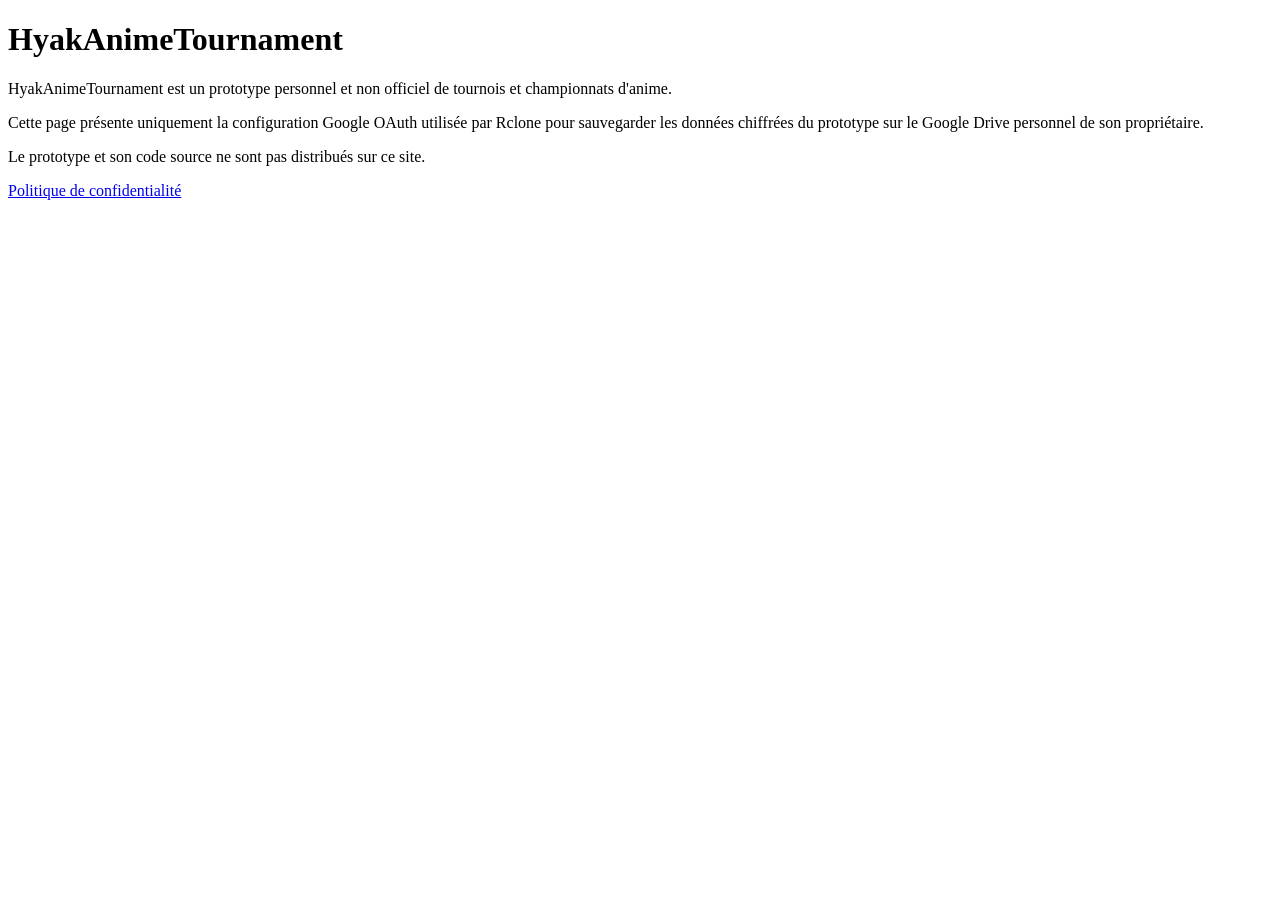
==== index.html @ 5f4b2904 "Create index.html" ====
<!DOCTYPE html>
<html lang="fr">
<head>
  <meta charset="UTF-8">
  <meta name="viewport" content="width=device-width, initial-scale=1">
  <title>HyakAnimeTournament - OAuth</title>
</head>
<body>
  <h1>HyakAnimeTournament</h1>

  <p>HyakAnimeTournament est un prototype personnel
  et non officiel de tournois et championnats d'anime.</p>

  <p>Cette page présente uniquement la configuration
  Google OAuth utilisée par Rclone pour sauvegarder
  les données chiffrées du prototype sur le Google Drive
  personnel de son propriétaire.</p>

  <p>Le prototype et son code source ne sont pas
  distribués sur ce site.</p>

  <p><a href="privacy.html">Politique de confidentialité</a></p>
</body>
</html>
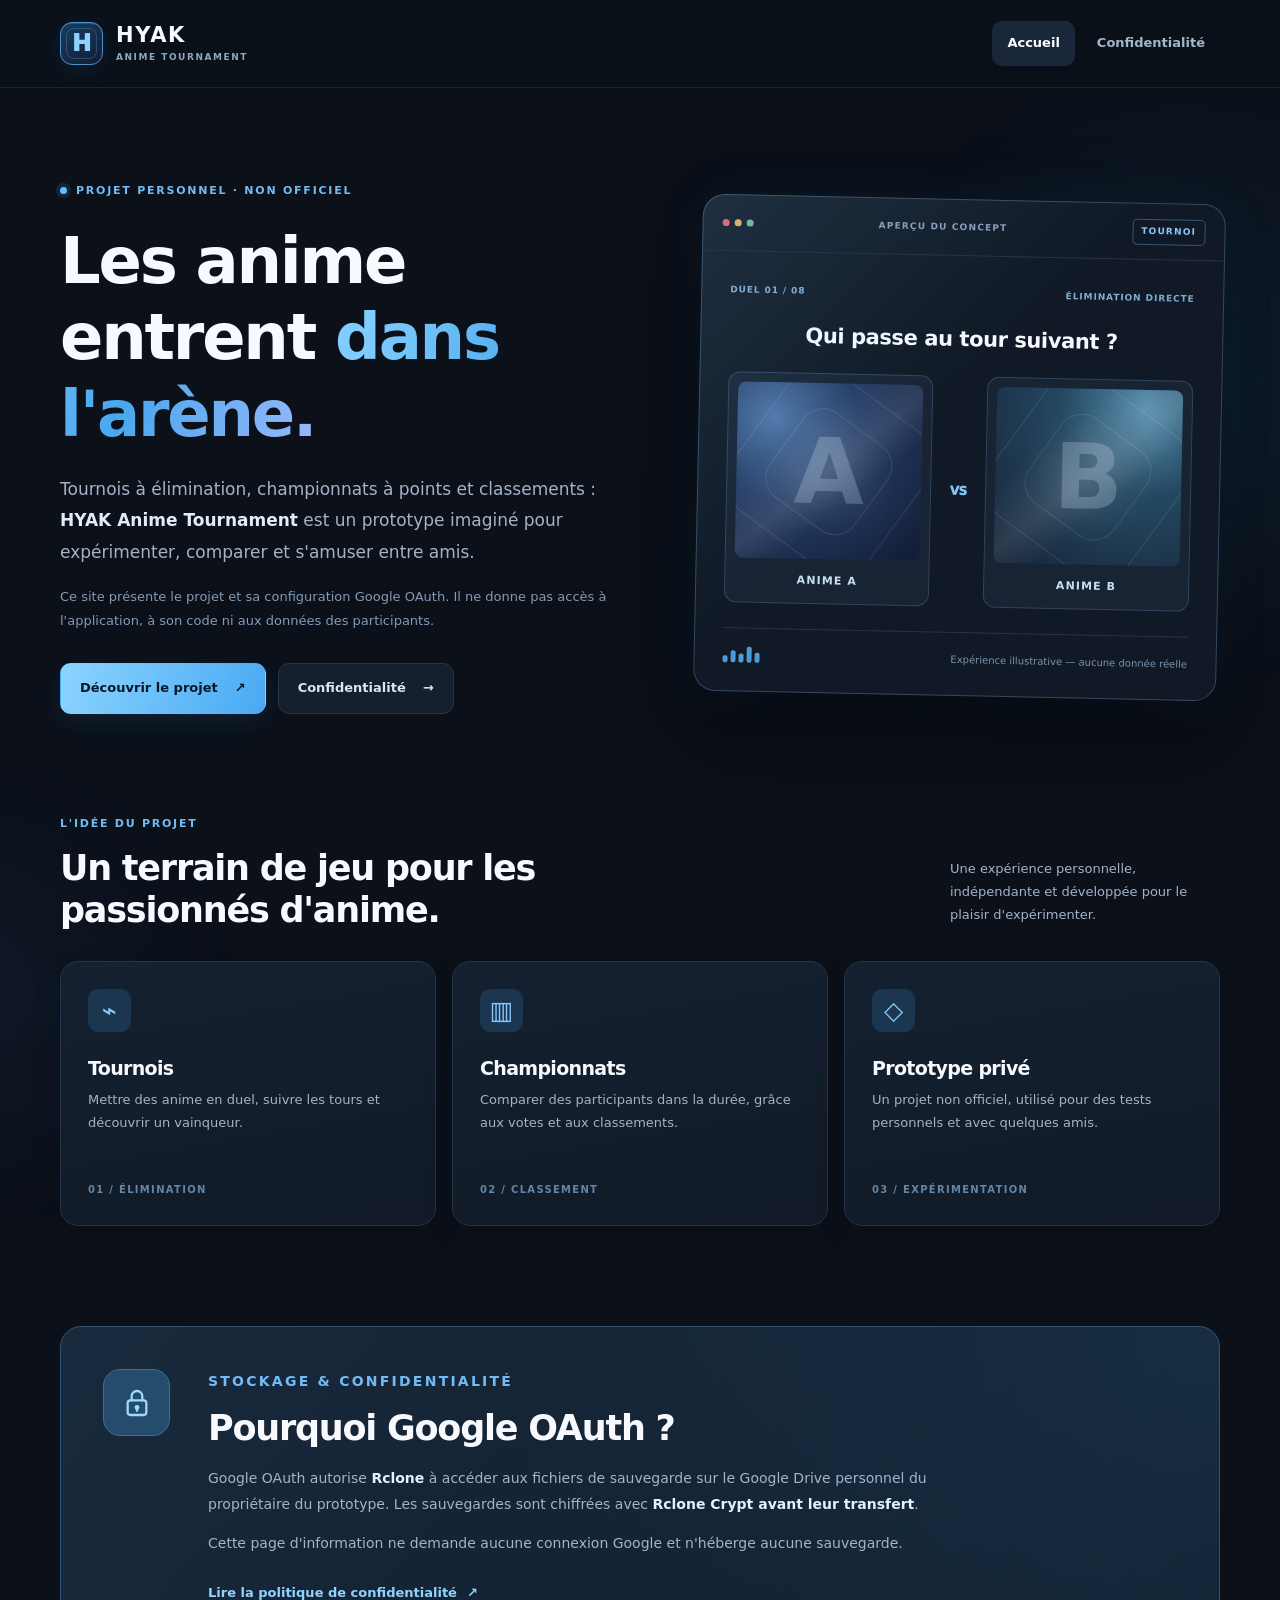
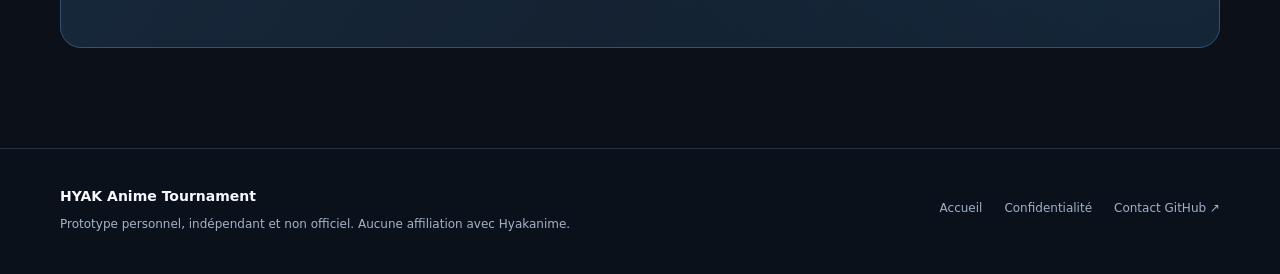
==== commit 40438660: "Add files via upload" ====
--- a/index.html
+++ b/index.html
@@ -1,25 +1,81 @@
-
-<!DOCTYPE html>
+<!doctype html>
 <html lang="fr">
 <head>
-  <meta charset="UTF-8">
+  <meta charset="utf-8">
   <meta name="viewport" content="width=device-width, initial-scale=1">
-  <title>HyakAnimeTournament - OAuth</title>
+  <meta name="theme-color" content="#0b1019">
+  <meta name="description" content="HYAK Anime Tournament est un prototype personnel et non officiel de tournois et championnats d'anime. Informations sur l'usage privé de Google Drive et Rclone.">
+  <title>HYAK Anime Tournament — Prototype personnel</title>
+  <link rel="stylesheet" href="style.css">
 </head>
 <body>
-  <h1>HyakAnimeTournament</h1>
+  <a class="skip-link" href="#contenu">Aller au contenu</a>
+  <div class="ambient ambient-one" aria-hidden="true"></div>
+  <div class="ambient ambient-two" aria-hidden="true"></div>
 
-  <p>HyakAnimeTournament est un prototype personnel
-  et non officiel de tournois et championnats d'anime.</p>
+  <header class="site-header">
+    <div class="container nav-content">
+      <a href="index.html" class="brand" aria-label="HYAK Anime Tournament — Accueil">
+        <span class="brand-mark" aria-hidden="true"><span>H</span></span>
+        <span class="brand-text"><strong>HYAK</strong><small>ANIME TOURNAMENT</small></span>
+      </a>
+      <nav class="nav-links" aria-label="Navigation principale">
+        <a href="index.html" class="nav-link is-active" aria-current="page">Accueil</a>
+        <a href="privacy.html" class="nav-link">Confidentialité</a>
+      </nav>
+    </div>
+  </header>
 
-  <p>Cette page présente uniquement la configuration
-  Google OAuth utilisée par Rclone pour sauvegarder
-  les données chiffrées du prototype sur le Google Drive
-  personnel de son propriétaire.</p>
+  <main id="contenu">
+    <section class="container hero hero-home" aria-labelledby="hero-title">
+      <div class="hero-content">
+        <div class="eyebrow"><span class="status-dot" aria-hidden="true"></span> PROJET PERSONNEL · NON OFFICIEL</div>
+        <h1 id="hero-title">Les anime entrent <span class="gradient-text">dans l'arène.</span></h1>
+        <p class="hero-lead">Tournois à élimination, championnats à points et classements : <strong>HYAK Anime Tournament</strong> est un prototype imaginé pour expérimenter, comparer et s'amuser entre amis.</p>
+        <p class="hero-note">Ce site présente le projet et sa configuration Google OAuth. Il ne donne pas accès à l'application, à son code ni aux données des participants.</p>
+        <div class="hero-actions">
+          <a href="#projet" class="button button-primary">Découvrir le projet <span aria-hidden="true">↗</span></a>
+          <a href="privacy.html" class="button button-outline">Confidentialité <span aria-hidden="true">→</span></a>
+        </div>
+      </div>
+      <div class="demo-frame" aria-label="Illustration fictive d'un duel de tournoi">
+        <div class="demo-topline"><div class="mini-dots" aria-hidden="true"><i></i><i></i><i></i></div><span>APERÇU DU CONCEPT</span><span class="demo-live">TOURNOI</span></div>
+        <div class="demo-inner">
+          <div class="demo-caption"><span>DUEL 01 / 08</span><span>ÉLIMINATION DIRECTE</span></div>
+          <h2>Qui passe au tour suivant ?</h2>
+          <div class="duel-layout">
+            <div class="duel-card">
+              <div class="poster-abstract poster-a" aria-hidden="true"><span class="poster-ring"></span><span class="poster-glyph">A</span></div>
+              <div class="duel-name">ANIME A</div>
+            </div>
+            <div class="versus">VS</div>
+            <div class="duel-card">
+              <div class="poster-abstract poster-b" aria-hidden="true"><span class="poster-ring"></span><span class="poster-glyph">B</span></div>
+              <div class="duel-name">ANIME B</div>
+            </div>
+          </div>
+          <div class="demo-footer"><span class="tiny-bars" aria-hidden="true"><i></i><i></i><i></i><i></i><i></i></span> Expérience illustrative — aucune donnée réelle</div>
+        </div>
+      </div>
+    </section>
 
-  <p>Le prototype et son code source ne sont pas
-  distribués sur ce site.</p>
+    <section class="container section" id="projet" aria-labelledby="project-title">
+      <div class="section-heading"><div><p class="section-kicker">L'IDÉE DU PROJET</p><h2 id="project-title">Un terrain de jeu pour les passionnés d'anime.</h2></div><p>Une expérience personnelle, indépendante et développée pour le plaisir d'expérimenter.</p></div>
+      <div class="feature-grid">
+        <article class="feature-card"><div class="feature-icon" aria-hidden="true">⌁</div><h3>Tournois</h3><p>Mettre des anime en duel, suivre les tours et découvrir un vainqueur.</p><span class="feature-index">01 / ÉLIMINATION</span></article>
+        <article class="feature-card"><div class="feature-icon" aria-hidden="true">▥</div><h3>Championnats</h3><p>Comparer des participants dans la durée, grâce aux votes et aux classements.</p><span class="feature-index">02 / CLASSEMENT</span></article>
+        <article class="feature-card"><div class="feature-icon" aria-hidden="true">◇</div><h3>Prototype privé</h3><p>Un projet non officiel, utilisé pour des tests personnels et avec quelques amis.</p><span class="feature-index">03 / EXPÉRIMENTATION</span></article>
+      </div>
+    </section>
 
-  <p><a href="privacy.html">Politique de confidentialité</a></p>
+    <section class="container section" aria-labelledby="cloud-title">
+      <div class="cloud-panel">
+        <div class="cloud-symbol" aria-hidden="true"><svg width="32" height="32" viewBox="0 0 24 24" fill="none" stroke="currentColor" stroke-width="1.7" stroke-linecap="round" stroke-linejoin="round"><rect x="5" y="10" width="14" height="11" rx="2"/><path d="M8 10V7a4 4 0 0 1 8 0v3"/><circle cx="12" cy="15.3" r="1"/><path d="M12 16.3v1.6"/></svg></div>
+        <div class="cloud-copy"><p class="section-kicker">STOCKAGE & CONFIDENTIALITÉ</p><h2 id="cloud-title">Pourquoi Google OAuth ?</h2><p>Google OAuth autorise <strong>Rclone</strong> à accéder aux fichiers de sauvegarde sur le Google Drive personnel du propriétaire du prototype. Les sauvegardes sont chiffrées avec <strong>Rclone Crypt avant leur transfert</strong>.</p><p>Cette page d'information ne demande aucune connexion Google et n'héberge aucune sauvegarde.</p><a class="inline-link" href="privacy.html">Lire la politique de confidentialité <span aria-hidden="true">↗</span></a></div>
+      </div>
+    </section>
+  </main>
+
+  <footer class="site-footer"><div class="container footer-inner"><div><strong>HYAK Anime Tournament</strong><p>Prototype personnel, indépendant et non officiel. Aucune affiliation avec Hyakanime.</p></div><div class="footer-links"><a href="index.html">Accueil</a><a href="privacy.html">Confidentialité</a><a href="https://github.com/Loki-42" target="_blank" rel="noopener noreferrer">Contact GitHub ↗</a></div></div></footer>
 </body>
 </html>
--- a/style.css
+++ b/style.css
@@ -0,0 +1,125 @@
+/* HYAK Anime Tournament — site d'information OAuth.
+   Design autonome inspiré de l'interface du prototype.
+   Aucune police, image, bibliothèque ou script externe. */
+:root {
+  color-scheme: dark;
+  --bg: #0b1019;
+  --surface: #131c29;
+  --surface-light: #192538;
+  --line: #263447;
+  --muted: #a3b4c9;
+  --text: #f7f9ff;
+  --accent: #46aaf3;
+  --accent-soft: #8fd5ff;
+  --radius: 18px;
+}
+*,*::before,*::after{box-sizing:border-box}
+html{scroll-behavior:smooth}
+body{margin:0;background:var(--bg);color:var(--text);font:15px/1.75 system-ui,-apple-system,"Segoe UI",Roboto,Arial,sans-serif;min-height:100vh;overflow-x:hidden}
+a{color:var(--accent-soft);text-decoration:none}
+a:hover{color:#fff}
+:focus-visible{outline:2px solid var(--accent-soft);outline-offset:4px;border-radius:3px}
+::selection{background:#21638b;color:#fff}
+.container{width:min(1160px,calc(100% - 48px));margin-inline:auto}
+.skip-link{position:absolute;top:-80px;left:16px;z-index:1000;padding:12px 16px;background:#fff;color:#09121c;border-radius:8px}
+.skip-link:focus{top:10px}
+.ambient{position:absolute;pointer-events:none;z-index:-1;filter:blur(5px)}
+.ambient-one{top:40px;right:-260px;width:710px;height:670px;background:radial-gradient(ellipse at center,rgba(33,123,192,.12),transparent 67%)}
+.ambient-two{top:730px;left:-360px;width:620px;height:520px;background:radial-gradient(ellipse at center,rgba(66,112,206,.08),transparent 67%)}
+.site-header{height:88px;border-bottom:1px solid rgba(143,177,214,.12);background:rgba(11,16,25,.88);position:relative;z-index:2}
+.nav-content{display:flex;align-items:center;justify-content:space-between;height:100%;gap:20px}
+.brand{display:inline-flex;align-items:center;gap:13px;color:var(--text)}
+.brand:hover{color:var(--text)}
+.brand-mark{width:43px;height:43px;display:grid;place-items:center;position:relative;border:1px solid #4d91cb;border-radius:12px;background:linear-gradient(145deg,#183d61,#111d32);box-shadow:inset 0 1px rgba(255,255,255,.12),0 5px 24px rgba(33,140,223,.12)}
+.brand-mark::after{content:"";position:absolute;inset:5px;border:1px solid #5b9cc455;border-radius:8px}
+.brand-mark span{color:#8bd1ff;font-weight:950;font-size:23px;line-height:1;z-index:1}
+.brand-text{display:flex;flex-direction:column;line-height:1.14;gap:4px}
+.brand-text strong{font-size:21px;letter-spacing:.08em;font-weight:880}
+.brand-text small{font-size:9px;letter-spacing:.17em;font-weight:700;color:#8fa8c1}
+.nav-links{display:flex;align-items:center;gap:7px}
+.nav-link{color:#a4b6ca;font-size:13px;font-weight:700;padding:11px 15px;border-radius:10px;transition:.2s}
+.nav-link:hover,.nav-link.is-active{color:#fff;background:#1a273a}
+.hero{display:grid;grid-template-columns:minmax(0,1.05fr) minmax(340px,.95fr);align-items:center;gap:60px}
+.hero-home{padding-top:93px;padding-bottom:100px}
+.eyebrow,.section-kicker{font-size:11px;letter-spacing:.16em;font-weight:850;color:#72bbf3}
+.eyebrow{display:flex;align-items:center;gap:9px}
+.status-dot{width:7px;height:7px;flex:none;display:inline-block;border-radius:50%;background:#68bafb;box-shadow:0 0 0 4px rgba(70,170,243,.14)}
+h1,h2,h3,p{margin-top:0}
+h1,h2,h3{line-height:1.19;letter-spacing:-.035em}
+h1{font-size:clamp(42px,5vw,68px);font-weight:830;margin:23px 0 22px}
+h2{font-size:clamp(26px,3vw,35px);font-weight:790;margin-bottom:18px}
+h3{font-size:19px;margin-bottom:12px}
+p{color:var(--muted)}
+.gradient-text{background:linear-gradient(104deg,#80cdfd 8%,#49a7ee 53%,#a1b9fd 105%);background-clip:text;-webkit-background-clip:text;color:transparent}
+.hero-lead{font-size:17px;line-height:1.85;max-width:585px}
+.hero-lead strong{color:#e1ecfa;font-weight:700}
+.hero-note{max-width:550px;font-size:13px;line-height:1.85;color:#839bb6}
+.hero-actions{display:flex;flex-wrap:wrap;gap:12px;margin-top:30px}
+.button{display:inline-flex;align-items:center;justify-content:center;gap:17px;padding:13px 19px;border-radius:11px;border:1px solid var(--line);font-size:13px;font-weight:750;transition:.2s}
+.button-primary{color:#081724;background:linear-gradient(110deg,#8bd4ff,#49a9f2);border-color:transparent;box-shadow:0 8px 27px rgba(40,151,235,.12)}
+.button-primary:hover{background:#ace2ff;color:#06101c;transform:translateY(-1px)}
+.button-outline{color:#d5e7f8;background:#151f2d}
+.button-outline:hover{border-color:#527ea3;color:#fff;background:#1a293c}
+.demo-frame{position:relative;border-radius:22px;background:#101925;border:1px solid #354860;padding:1px;box-shadow:0 35px 90px #0006,0 0 55px rgba(43,126,190,.09);transform:rotate(1.2deg)}
+.demo-frame::before{content:"";position:absolute;inset:-1px;border-radius:22px;pointer-events:none;background:linear-gradient(135deg,rgba(129,197,255,.13),transparent 45%)}
+.demo-topline{position:relative;display:flex;align-items:center;justify-content:space-between;gap:12px;border-bottom:1px solid var(--line);padding:14px 18px;font-size:9px;letter-spacing:.13em;font-weight:800;color:#8b9fb8}
+.mini-dots{display:flex;gap:5px}.mini-dots i{width:7px;height:7px;border-radius:50%;background:#3d5169;display:block}.mini-dots i:first-child{background:#d66f7b}.mini-dots i:nth-child(2){background:#d7af70}.mini-dots i:nth-child(3){background:#6dbb9b}
+.demo-live{color:#87c8ff;border:1px solid #315778;padding:4px 8px;border-radius:5px}
+.demo-inner{padding:31px 27px 26px;text-align:center}
+.demo-caption{display:flex;justify-content:space-between;gap:8px;color:#80accf;font-size:9px;letter-spacing:.1em;font-weight:800}
+.demo-inner h2{font-size:21px;margin:24px 0 25px;letter-spacing:-.02em}
+.duel-layout{display:grid;grid-template-columns:minmax(0,1fr) 34px minmax(0,1fr);gap:10px;align-items:center}
+.duel-card{padding:9px 9px 12px;background:#182334;border:1px solid #31445b;border-radius:12px}
+.poster-abstract{height:176px;display:grid;place-items:center;position:relative;overflow:hidden;border-radius:8px;isolation:isolate}
+.poster-a{background:radial-gradient(ellipse at 20% 20%,#527bac,#263f68 40%,#131e38 95%)}
+.poster-b{background:radial-gradient(ellipse at 80% 10%,#558cac,#244861 40%,#17263b 95%)}
+.poster-abstract:before,.poster-abstract:after{content:"";position:absolute;transform:rotate(35deg);border:1px solid #ffffff1b}
+.poster-abstract:before{width:170px;height:170px;border-radius:40px}
+.poster-abstract:after{width:105px;height:105px;border-radius:25px}
+.poster-ring{position:absolute;inset:-35px;z-index:-1;background:linear-gradient(140deg,transparent 35%,#ffffff18 50%,transparent 60%)}
+.poster-glyph{font-size:91px;font-weight:900;line-height:1;color:#d5ebff3d;text-shadow:0 0 45px #ffffff30}
+.versus{font-size:12px;font-weight:950;letter-spacing:-.04em;color:#80c6f6}
+.duel-name{font-size:11px;letter-spacing:.1em;font-weight:900;color:#c6dff4;margin-top:12px}
+.demo-footer{border-top:1px solid var(--line);margin-top:25px;padding-top:18px;display:flex;justify-content:space-between;align-items:center;text-align:right;gap:16px;color:#7d93ad;font-size:10px}
+.tiny-bars{display:flex;gap:3px;align-items:end}.tiny-bars i{height:7px;width:5px;background:#4c9bd2;border-radius:2px}.tiny-bars i:nth-child(2){height:12px}.tiny-bars i:nth-child(3){height:9px}.tiny-bars i:nth-child(4){height:16px}.tiny-bars i:nth-child(5){height:10px}
+.section{padding-bottom:100px}
+.section-heading{display:flex;justify-content:space-between;gap:42px;align-items:end;margin-bottom:30px}
+.section-heading h2{max-width:590px;margin-bottom:0}
+.section-heading>p{max-width:270px;font-size:13px;margin-bottom:5px}
+.section-kicker{margin-bottom:15px}
+.feature-grid{display:grid;grid-template-columns:repeat(3,minmax(0,1fr));gap:16px}
+.feature-card{background:linear-gradient(170deg,#152131,#111a26);border:1px solid var(--line);border-radius:var(--radius);padding:27px;min-height:265px;display:flex;flex-direction:column;box-shadow:0 12px 35px #0001}
+.feature-icon{width:43px;height:43px;background:#1c3650;color:#86c9fd;display:grid;place-items:center;border-radius:11px;font-size:25px;font-weight:750;margin-bottom:25px}
+.feature-card h3{margin-bottom:8px}.feature-card p{font-size:13px;line-height:1.8;margin-bottom:18px}
+.feature-index{font-size:10px;letter-spacing:.13em;color:#6485a5;font-weight:850;margin-top:auto}
+.cloud-panel{border:1px solid #335373;border-radius:21px;padding:42px;display:grid;grid-template-columns:77px 1fr;gap:28px;background:radial-gradient(circle at 100% 0,#1a3b5688,transparent 60%),linear-gradient(130deg,#182a3d,#111b29)}
+.cloud-symbol{width:67px;height:67px;display:grid;place-items:center;border-radius:17px;background:#254c6c;border:1px solid #3b7092;color:#9ed9ff}
+.cloud-copy h2{margin-bottom:16px}.cloud-copy p{font-size:14px;line-height:1.85;max-width:790px;margin-bottom:13px}.cloud-copy strong{color:#e2f0ff}
+.inline-link{display:inline-flex;align-items:center;gap:10px;color:#8fd3ff;font-weight:750;font-size:13px;margin-top:12px}
+.site-footer{border-top:1px solid var(--line);padding:34px 0 39px;background:#0b111b}
+.footer-inner{display:flex;justify-content:space-between;gap:32px;align-items:center}
+.site-footer strong{font-size:14px}.site-footer p{font-size:12px;margin:5px 0 0}.footer-links{display:flex;flex-wrap:wrap;gap:22px;font-size:12px}.footer-links a{color:#9eb2c9}
+/* Page confidentialité */
+.privacy-page{padding-top:68px;padding-bottom:110px}
+.privacy-heading{max-width:850px;margin-bottom:55px}
+.back-link{display:inline-flex;margin-bottom:31px;font-size:12px;font-weight:750;color:#a7c8e3}
+.privacy-heading h1{font-size:clamp(40px,5vw,60px);margin:12px 0 18px}
+.privacy-heading>p:not(.section-kicker){font-size:16px;max-width:730px}
+.updated-line{display:flex;align-items:center;gap:12px;color:#8ea5bd;font-size:12px;margin-top:22px}
+.privacy-layout{display:grid;grid-template-columns:236px minmax(0,1fr);gap:29px;align-items:start}
+.privacy-toc{border:1px solid var(--line);border-radius:15px;padding:23px 17px;position:sticky;top:22px;background:#111b28;display:flex;flex-direction:column;gap:4px}
+.privacy-toc strong{font-size:10px;letter-spacing:.13em;color:#7398b9;margin:0 11px 11px}
+.privacy-toc a{font-size:12px;color:#aac0d6;padding:9px 11px;border-radius:7px}.privacy-toc a:hover{color:#fff;background:#1c3146}
+.privacy-sections{display:flex;flex-direction:column;gap:13px;min-width:0}
+.notice{display:flex;gap:15px;padding:19px 21px;background:#14314a;border:1px solid #305e80;border-radius:13px;margin-bottom:11px}
+.notice-icon{width:22px;height:22px;flex:none;display:grid;place-items:center;border:1px solid #7bc9fc;border-radius:50%;font-weight:800;color:#99d7ff;font-size:12px}
+.notice p{margin:0;font-size:13px;color:#c1ddf4}.notice strong{color:#fff}
+.policy-card{scroll-margin-top:25px;background:linear-gradient(175deg,#15202e,#121b28);border:1px solid var(--line);border-radius:14px;padding:27px 30px}
+.policy-number{display:inline-block;font-size:10px;letter-spacing:.13em;font-weight:850;color:#75bdf0;margin-bottom:13px}
+.policy-card h2{font-size:21px;margin:0 0 13px}
+.policy-card p{font-size:13px;line-height:1.88;margin:0 0 13px}.policy-card p:last-child{margin-bottom:0}.policy-card strong{color:#e6f1fd}
+.policy-card code{border:1px solid #325273;color:#a2d8fa;background:#172f45;padding:1px 6px;border-radius:5px;font-size:12px}
+@media(max-width:980px){.hero{grid-template-columns:1fr;gap:42px}.hero-home{padding-top:70px}.hero-content{max-width:730px}.demo-frame{max-width:600px;width:100%;margin:0 auto;transform:none}.section-heading{align-items:start;flex-direction:column;gap:12px}.section-heading>p{max-width:700px}}
+@media(max-width:720px){.container{width:min(100% - 30px,1160px)}.site-header{height:74px}.brand-mark{width:38px;height:38px}.brand-text strong{font-size:18px}.brand-text small{font-size:8px}.nav-link{padding:8px;font-size:12px}.hero-home{padding:58px 0 73px}.hero h1{font-size:clamp(37px,9vw,53px)}.hero-lead{font-size:15px}.hero-note{font-size:12px}.feature-grid{grid-template-columns:1fr}.feature-card{min-height:0}.cloud-panel{padding:28px 23px;grid-template-columns:1fr;gap:14px}.section{padding-bottom:75px}.footer-inner{flex-direction:column;align-items:start}.privacy-page{padding-top:42px}.privacy-layout{grid-template-columns:1fr}.privacy-toc{position:static;display:none}.privacy-heading{margin-bottom:35px}.policy-card{padding:24px 20px}.nav-content{gap:8px}.demo-inner{padding:25px 17px}.demo-caption{font-size:8px}.poster-abstract{height:170px}}
+@media(max-width:390px){.brand-text small{display:none}.brand-text strong{font-size:17px}.nav-links{gap:0}.duel-layout{grid-template-columns:minmax(0,1fr) 25px minmax(0,1fr);gap:5px}.poster-abstract{height:145px}.demo-inner h2{font-size:18px}.button{width:100%}}
+@media(prefers-reduced-motion:reduce){html{scroll-behavior:auto}.button,.nav-link{transition:none}}
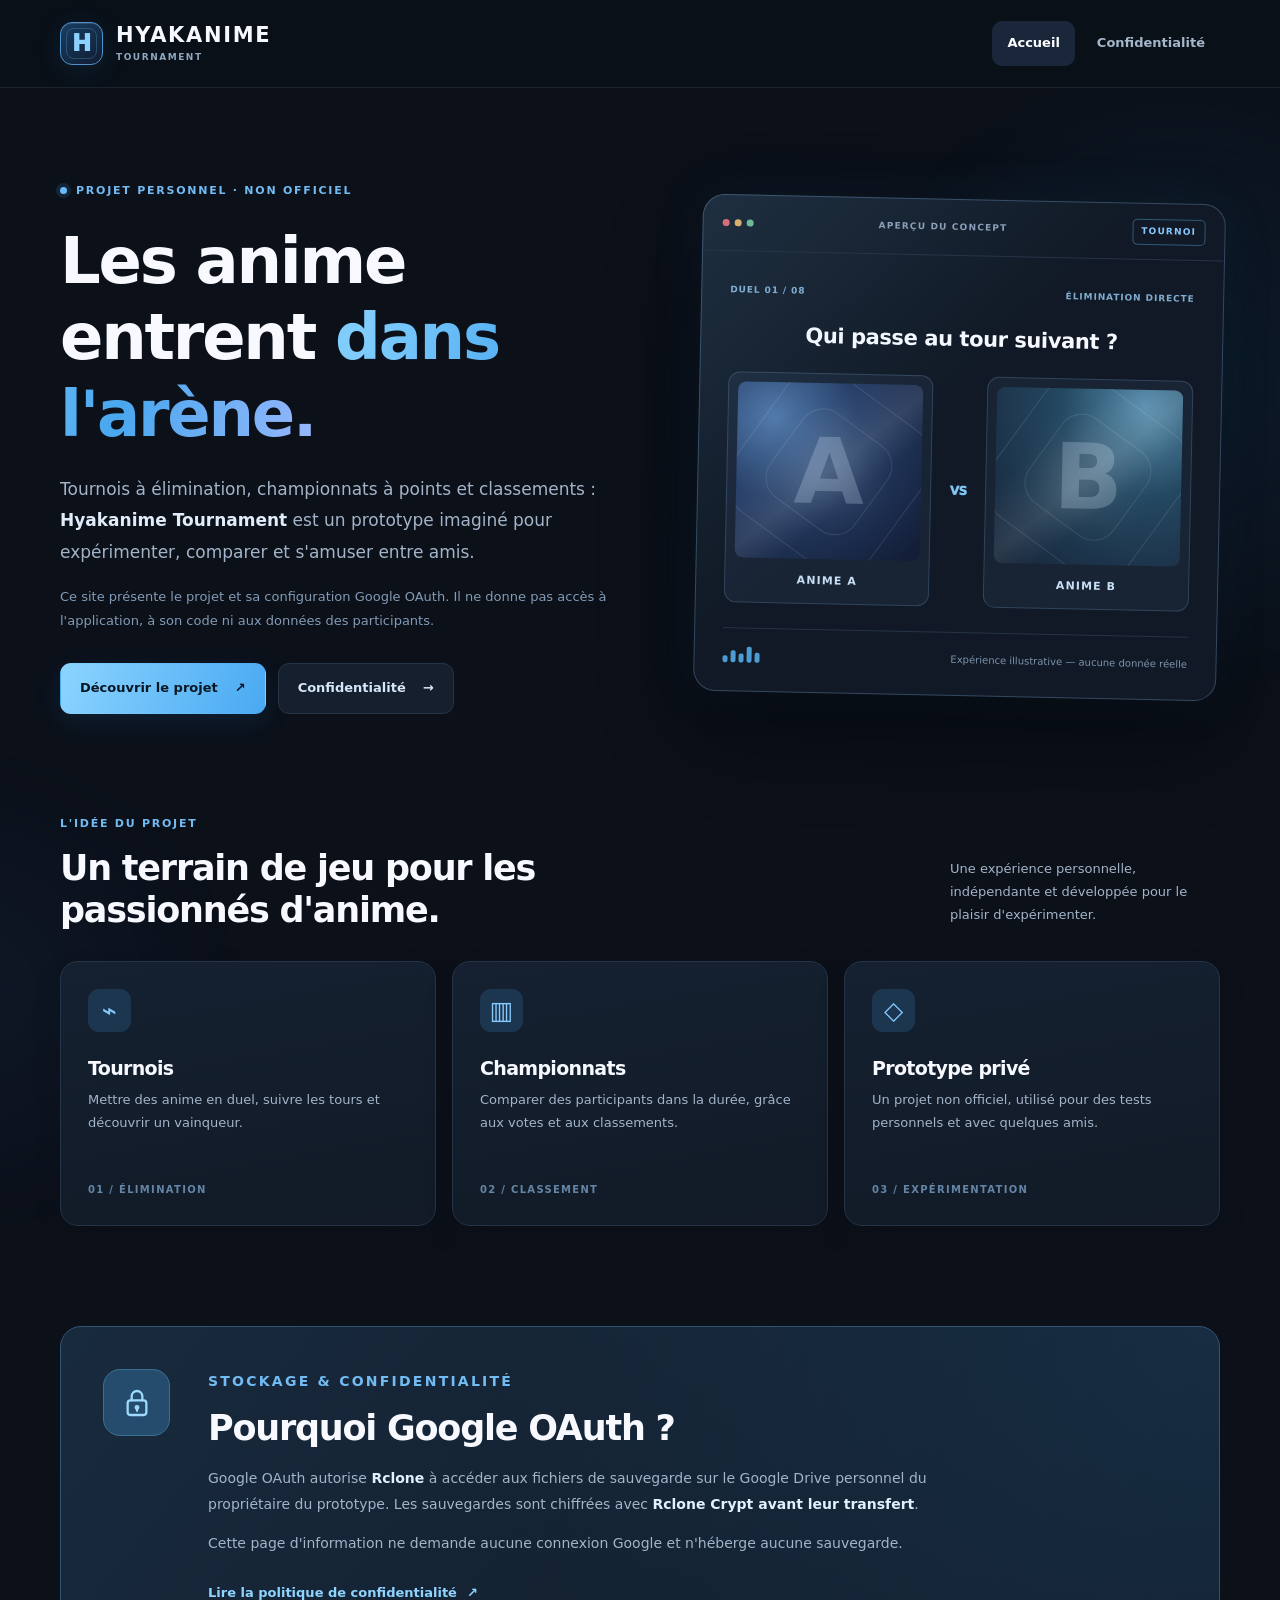
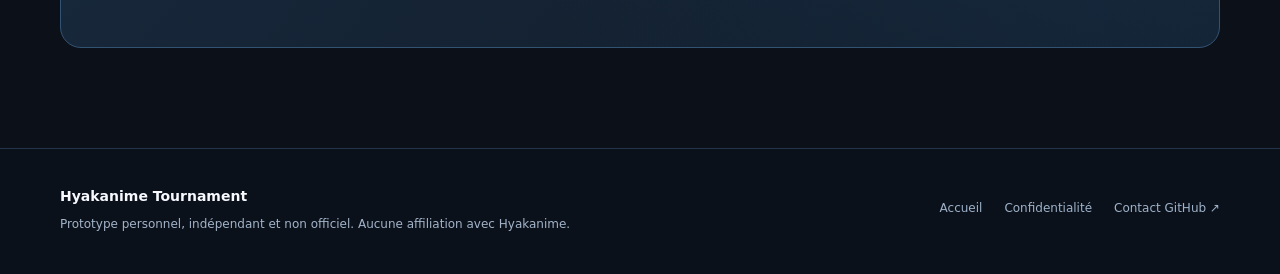
==== commit 5a5ace46: "Add files via upload" ====
--- a/index.html
+++ b/index.html
@@ -4,8 +4,8 @@
   <meta charset="utf-8">
   <meta name="viewport" content="width=device-width, initial-scale=1">
   <meta name="theme-color" content="#0b1019">
-  <meta name="description" content="HYAK Anime Tournament est un prototype personnel et non officiel de tournois et championnats d'anime. Informations sur l'usage privé de Google Drive et Rclone.">
-  <title>HYAK Anime Tournament — Prototype personnel</title>
+  <meta name="description" content="Hyakanime Tournament est un prototype personnel et non officiel de tournois et championnats d'anime. Informations sur l'usage privé de Google Drive et Rclone.">
+  <title>Hyakanime Tournament — Prototype personnel</title>
   <link rel="stylesheet" href="style.css">
 </head>
 <body>
@@ -15,9 +15,9 @@
 
   <header class="site-header">
     <div class="container nav-content">
-      <a href="index.html" class="brand" aria-label="HYAK Anime Tournament — Accueil">
+      <a href="index.html" class="brand" aria-label="Hyakanime Tournament — Accueil">
         <span class="brand-mark" aria-hidden="true"><span>H</span></span>
-        <span class="brand-text"><strong>HYAK</strong><small>ANIME TOURNAMENT</small></span>
+        <span class="brand-text"><strong>HYAKANIME</strong><small>TOURNAMENT</small></span>
       </a>
       <nav class="nav-links" aria-label="Navigation principale">
         <a href="index.html" class="nav-link is-active" aria-current="page">Accueil</a>
@@ -31,7 +31,7 @@
       <div class="hero-content">
         <div class="eyebrow"><span class="status-dot" aria-hidden="true"></span> PROJET PERSONNEL · NON OFFICIEL</div>
         <h1 id="hero-title">Les anime entrent <span class="gradient-text">dans l'arène.</span></h1>
-        <p class="hero-lead">Tournois à élimination, championnats à points et classements : <strong>HYAK Anime Tournament</strong> est un prototype imaginé pour expérimenter, comparer et s'amuser entre amis.</p>
+        <p class="hero-lead">Tournois à élimination, championnats à points et classements : <strong>Hyakanime Tournament</strong> est un prototype imaginé pour expérimenter, comparer et s'amuser entre amis.</p>
         <p class="hero-note">Ce site présente le projet et sa configuration Google OAuth. Il ne donne pas accès à l'application, à son code ni aux données des participants.</p>
         <div class="hero-actions">
           <a href="#projet" class="button button-primary">Découvrir le projet <span aria-hidden="true">↗</span></a>
@@ -76,6 +76,6 @@
     </section>
   </main>
 
-  <footer class="site-footer"><div class="container footer-inner"><div><strong>HYAK Anime Tournament</strong><p>Prototype personnel, indépendant et non officiel. Aucune affiliation avec Hyakanime.</p></div><div class="footer-links"><a href="index.html">Accueil</a><a href="privacy.html">Confidentialité</a><a href="https://github.com/Loki-42" target="_blank" rel="noopener noreferrer">Contact GitHub ↗</a></div></div></footer>
+  <footer class="site-footer"><div class="container footer-inner"><div><strong>Hyakanime Tournament</strong><p>Prototype personnel, indépendant et non officiel. Aucune affiliation avec Hyakanime.</p></div><div class="footer-links"><a href="index.html">Accueil</a><a href="privacy.html">Confidentialité</a><a href="https://github.com/Loki-42" target="_blank" rel="noopener noreferrer">Contact GitHub ↗</a></div></div></footer>
 </body>
 </html>
--- a/style.css
+++ b/style.css
@@ -1,4 +1,4 @@
-/* HYAK Anime Tournament — site d'information OAuth.
+/* Hyakanime Tournament — site d'information OAuth.
    Design autonome inspiré de l'interface du prototype.
    Aucune police, image, bibliothèque ou script externe. */
 :root {
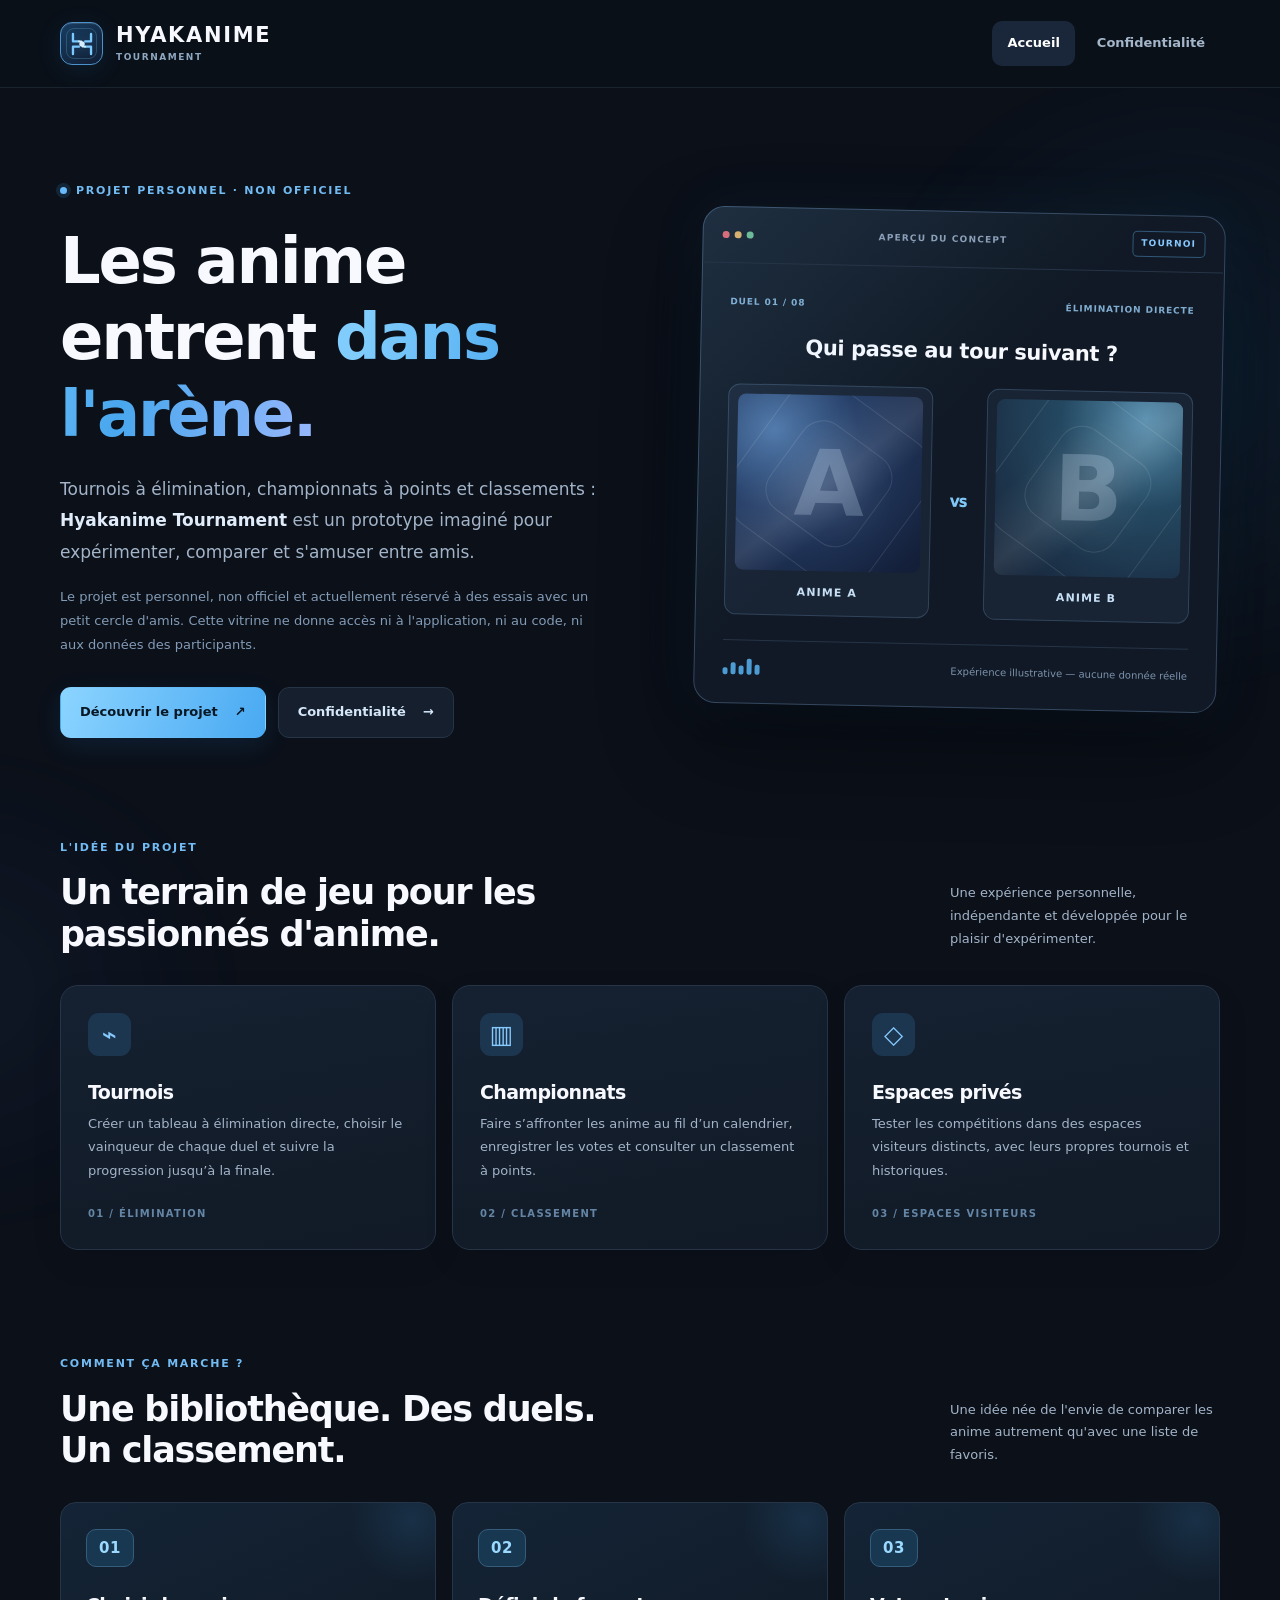
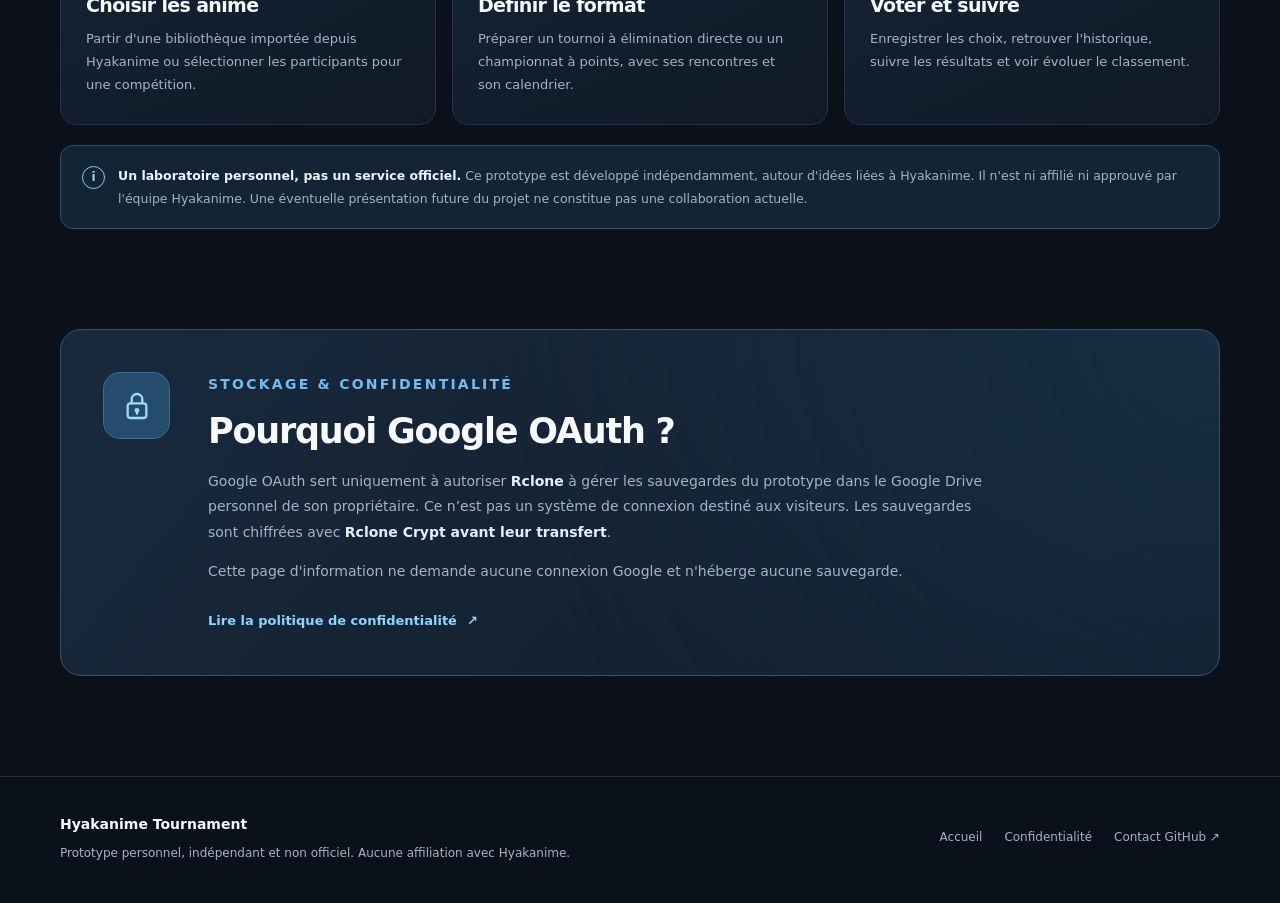
==== commit 98a7bf32: "Add files via upload" ====
--- a/index.html
+++ b/index.html
@@ -6,6 +6,7 @@
   <meta name="theme-color" content="#0b1019">
   <meta name="description" content="Hyakanime Tournament est un prototype personnel et non officiel de tournois et championnats d'anime. Informations sur l'usage privé de Google Drive et Rclone.">
   <title>Hyakanime Tournament — Prototype personnel</title>
+  <link rel="icon" href="data:image/svg+xml,%3Csvg xmlns='http://www.w3.org/2000/svg' viewBox='0 0 64 64'%3E%3Crect width='64' height='64' rx='16' fill='%23132030'/%3E%3Cpath d='M15 13v14h11M15 51V37h11M49 13v14H38M49 51V37H38' fill='none' stroke='%237bc9ff' stroke-width='5' stroke-linecap='round' stroke-linejoin='round'/%3E%3Ccircle cx='32' cy='32' r='6' fill='%23d5edff'/%3E%3C/svg%3E">
   <link rel="stylesheet" href="style.css">
 </head>
 <body>
@@ -16,7 +17,13 @@
   <header class="site-header">
     <div class="container nav-content">
       <a href="index.html" class="brand" aria-label="Hyakanime Tournament — Accueil">
-        <span class="brand-mark" aria-hidden="true"><span>H</span></span>
+        <span class="brand-mark" aria-hidden="true">
+          <svg class="brand-symbol" viewBox="0 0 64 64" fill="none" xmlns="http://www.w3.org/2000/svg">
+            <path d="M15 13v14h11M15 51V37h11M49 13v14H38M49 51V37H38" stroke="currentColor" stroke-width="4.4" stroke-linecap="round" stroke-linejoin="round"/>
+            <path d="M26 27h5M38 37h-5" stroke="#d5edff" stroke-width="3.2" stroke-linecap="round"/>
+            <circle cx="32" cy="32" r="5.2" fill="#d5edff"/>
+          </svg>
+        </span>
         <span class="brand-text"><strong>HYAKANIME</strong><small>TOURNAMENT</small></span>
       </a>
       <nav class="nav-links" aria-label="Navigation principale">
@@ -32,7 +39,7 @@
         <div class="eyebrow"><span class="status-dot" aria-hidden="true"></span> PROJET PERSONNEL · NON OFFICIEL</div>
         <h1 id="hero-title">Les anime entrent <span class="gradient-text">dans l'arène.</span></h1>
         <p class="hero-lead">Tournois à élimination, championnats à points et classements : <strong>Hyakanime Tournament</strong> est un prototype imaginé pour expérimenter, comparer et s'amuser entre amis.</p>
-        <p class="hero-note">Ce site présente le projet et sa configuration Google OAuth. Il ne donne pas accès à l'application, à son code ni aux données des participants.</p>
+        <p class="hero-note">Le projet est personnel, non officiel et actuellement réservé à des essais avec un petit cercle d'amis. Cette vitrine ne donne accès ni à l'application, ni au code, ni aux données des participants.</p>
         <div class="hero-actions">
           <a href="#projet" class="button button-primary">Découvrir le projet <span aria-hidden="true">↗</span></a>
           <a href="privacy.html" class="button button-outline">Confidentialité <span aria-hidden="true">→</span></a>
@@ -62,16 +69,32 @@
     <section class="container section" id="projet" aria-labelledby="project-title">
       <div class="section-heading"><div><p class="section-kicker">L'IDÉE DU PROJET</p><h2 id="project-title">Un terrain de jeu pour les passionnés d'anime.</h2></div><p>Une expérience personnelle, indépendante et développée pour le plaisir d'expérimenter.</p></div>
       <div class="feature-grid">
-        <article class="feature-card"><div class="feature-icon" aria-hidden="true">⌁</div><h3>Tournois</h3><p>Mettre des anime en duel, suivre les tours et découvrir un vainqueur.</p><span class="feature-index">01 / ÉLIMINATION</span></article>
-        <article class="feature-card"><div class="feature-icon" aria-hidden="true">▥</div><h3>Championnats</h3><p>Comparer des participants dans la durée, grâce aux votes et aux classements.</p><span class="feature-index">02 / CLASSEMENT</span></article>
-        <article class="feature-card"><div class="feature-icon" aria-hidden="true">◇</div><h3>Prototype privé</h3><p>Un projet non officiel, utilisé pour des tests personnels et avec quelques amis.</p><span class="feature-index">03 / EXPÉRIMENTATION</span></article>
+        <article class="feature-card"><div class="feature-icon" aria-hidden="true">⌁</div><h3>Tournois</h3><p>Créer un tableau à élimination directe, choisir le vainqueur de chaque duel et suivre la progression jusqu’à la finale.</p><span class="feature-index">01 / ÉLIMINATION</span></article>
+        <article class="feature-card"><div class="feature-icon" aria-hidden="true">▥</div><h3>Championnats</h3><p>Faire s’affronter les anime au fil d’un calendrier, enregistrer les votes et consulter un classement à points.</p><span class="feature-index">02 / CLASSEMENT</span></article>
+        <article class="feature-card"><div class="feature-icon" aria-hidden="true">◇</div><h3>Espaces privés</h3><p>Tester les compétitions dans des espaces visiteurs distincts, avec leurs propres tournois et historiques.</p><span class="feature-index">03 / ESPACES VISITEURS</span></article>
+      </div>
+    </section>
+
+    <section class="container section walkthrough" id="fonctionnement" aria-labelledby="walkthrough-title">
+      <div class="section-heading">
+        <div><p class="section-kicker">COMMENT ÇA MARCHE ?</p><h2 id="walkthrough-title">Une bibliothèque. Des duels. Un classement.</h2></div>
+        <p>Une idée née de l'envie de comparer les anime autrement qu'avec une liste de favoris.</p>
+      </div>
+      <div class="journey-grid">
+        <article class="journey-step"><span class="journey-number">01</span><h3>Choisir les anime</h3><p>Partir d'une bibliothèque importée depuis Hyakanime ou sélectionner les participants pour une compétition.</p></article>
+        <article class="journey-step"><span class="journey-number">02</span><h3>Définir le format</h3><p>Préparer un tournoi à élimination directe ou un championnat à points, avec ses rencontres et son calendrier.</p></article>
+        <article class="journey-step"><span class="journey-number">03</span><h3>Voter et suivre</h3><p>Enregistrer les choix, retrouver l'historique, suivre les résultats et voir évoluer le classement.</p></article>
+      </div>
+      <div class="project-disclaimer">
+        <span class="disclaimer-symbol" aria-hidden="true">i</span>
+        <p><strong>Un laboratoire personnel, pas un service officiel.</strong> Ce prototype est développé indépendamment, autour d'idées liées à Hyakanime. Il n'est ni affilié ni approuvé par l'équipe Hyakanime. Une éventuelle présentation future du projet ne constitue pas une collaboration actuelle.</p>
       </div>
     </section>
 
     <section class="container section" aria-labelledby="cloud-title">
       <div class="cloud-panel">
         <div class="cloud-symbol" aria-hidden="true"><svg width="32" height="32" viewBox="0 0 24 24" fill="none" stroke="currentColor" stroke-width="1.7" stroke-linecap="round" stroke-linejoin="round"><rect x="5" y="10" width="14" height="11" rx="2"/><path d="M8 10V7a4 4 0 0 1 8 0v3"/><circle cx="12" cy="15.3" r="1"/><path d="M12 16.3v1.6"/></svg></div>
-        <div class="cloud-copy"><p class="section-kicker">STOCKAGE & CONFIDENTIALITÉ</p><h2 id="cloud-title">Pourquoi Google OAuth ?</h2><p>Google OAuth autorise <strong>Rclone</strong> à accéder aux fichiers de sauvegarde sur le Google Drive personnel du propriétaire du prototype. Les sauvegardes sont chiffrées avec <strong>Rclone Crypt avant leur transfert</strong>.</p><p>Cette page d'information ne demande aucune connexion Google et n'héberge aucune sauvegarde.</p><a class="inline-link" href="privacy.html">Lire la politique de confidentialité <span aria-hidden="true">↗</span></a></div>
+        <div class="cloud-copy"><p class="section-kicker">STOCKAGE & CONFIDENTIALITÉ</p><h2 id="cloud-title">Pourquoi Google OAuth ?</h2><p>Google OAuth sert uniquement à autoriser <strong>Rclone</strong> à gérer les sauvegardes du prototype dans le Google Drive personnel de son propriétaire. Ce n’est pas un système de connexion destiné aux visiteurs. Les sauvegardes sont chiffrées avec <strong>Rclone Crypt avant leur transfert</strong>.</p><p>Cette page d'information ne demande aucune connexion Google et n'héberge aucune sauvegarde.</p><a class="inline-link" href="privacy.html">Lire la politique de confidentialité <span aria-hidden="true">↗</span></a></div>
       </div>
     </section>
   </main>
--- a/style.css
+++ b/style.css
@@ -32,7 +32,7 @@
 .brand:hover{color:var(--text)}
 .brand-mark{width:43px;height:43px;display:grid;place-items:center;position:relative;border:1px solid #4d91cb;border-radius:12px;background:linear-gradient(145deg,#183d61,#111d32);box-shadow:inset 0 1px rgba(255,255,255,.12),0 5px 24px rgba(33,140,223,.12)}
 .brand-mark::after{content:"";position:absolute;inset:5px;border:1px solid #5b9cc455;border-radius:8px}
-.brand-mark span{color:#8bd1ff;font-weight:950;font-size:23px;line-height:1;z-index:1}
+.brand-symbol{width:34px;height:34px;color:#7bc9ff;position:relative;z-index:1;display:block;filter:drop-shadow(0 0 5px rgba(70,170,243,.18))}
 .brand-text{display:flex;flex-direction:column;line-height:1.14;gap:4px}
 .brand-text strong{font-size:21px;letter-spacing:.08em;font-weight:880}
 .brand-text small{font-size:9px;letter-spacing:.17em;font-weight:700;color:#8fa8c1}
@@ -99,6 +99,16 @@
 .site-footer{border-top:1px solid var(--line);padding:34px 0 39px;background:#0b111b}
 .footer-inner{display:flex;justify-content:space-between;gap:32px;align-items:center}
 .site-footer strong{font-size:14px}.site-footer p{font-size:12px;margin:5px 0 0}.footer-links{display:flex;flex-wrap:wrap;gap:22px;font-size:12px}.footer-links a{color:#9eb2c9}
+/* Présentation du fonctionnement du prototype */
+.walkthrough{padding-top:4px}
+.journey-grid{display:grid;grid-template-columns:repeat(3,minmax(0,1fr));gap:16px;position:relative}
+.journey-step{position:relative;overflow:hidden;border:1px solid var(--line);border-radius:16px;padding:26px 25px 27px;background:linear-gradient(155deg,#142436,#101925)}
+.journey-step::after{content:"";position:absolute;top:-50px;right:-45px;width:135px;height:135px;border-radius:50%;background:radial-gradient(circle,rgba(70,170,243,.12),transparent 66%);pointer-events:none}
+.journey-number{display:inline-flex;align-items:center;justify-content:center;width:48px;height:38px;background:#183852;border:1px solid #355d7b;border-radius:10px;color:#9bd9ff;font-size:15px;letter-spacing:.04em;font-weight:850;margin-bottom:27px}
+.journey-step h3{margin-bottom:10px}.journey-step p{font-size:13px;line-height:1.8;margin-bottom:0}
+.project-disclaimer{margin-top:20px;display:flex;align-items:start;gap:13px;background:rgba(23,46,67,.65);border:1px solid #30516e;border-radius:13px;padding:18px 21px}
+.disclaimer-symbol{flex:none;display:grid;place-items:center;margin-top:2px;width:23px;height:23px;border-radius:50%;border:1px solid #80cfff;color:#95d7ff;font-size:12px;font-weight:800}
+.project-disclaimer p{font-size:12.5px;line-height:1.85;margin:0}.project-disclaimer strong{color:#ecf6ff}
 /* Page confidentialité */
 .privacy-page{padding-top:68px;padding-bottom:110px}
 .privacy-heading{max-width:850px;margin-bottom:55px}
@@ -120,6 +130,8 @@
 .policy-card p{font-size:13px;line-height:1.88;margin:0 0 13px}.policy-card p:last-child{margin-bottom:0}.policy-card strong{color:#e6f1fd}
 .policy-card code{border:1px solid #325273;color:#a2d8fa;background:#172f45;padding:1px 6px;border-radius:5px;font-size:12px}
 @media(max-width:980px){.hero{grid-template-columns:1fr;gap:42px}.hero-home{padding-top:70px}.hero-content{max-width:730px}.demo-frame{max-width:600px;width:100%;margin:0 auto;transform:none}.section-heading{align-items:start;flex-direction:column;gap:12px}.section-heading>p{max-width:700px}}
-@media(max-width:720px){.container{width:min(100% - 30px,1160px)}.site-header{height:74px}.brand-mark{width:38px;height:38px}.brand-text strong{font-size:18px}.brand-text small{font-size:8px}.nav-link{padding:8px;font-size:12px}.hero-home{padding:58px 0 73px}.hero h1{font-size:clamp(37px,9vw,53px)}.hero-lead{font-size:15px}.hero-note{font-size:12px}.feature-grid{grid-template-columns:1fr}.feature-card{min-height:0}.cloud-panel{padding:28px 23px;grid-template-columns:1fr;gap:14px}.section{padding-bottom:75px}.footer-inner{flex-direction:column;align-items:start}.privacy-page{padding-top:42px}.privacy-layout{grid-template-columns:1fr}.privacy-toc{position:static;display:none}.privacy-heading{margin-bottom:35px}.policy-card{padding:24px 20px}.nav-content{gap:8px}.demo-inner{padding:25px 17px}.demo-caption{font-size:8px}.poster-abstract{height:170px}}
+@media(max-width:720px){.container{width:min(100% - 30px,1160px)}.site-header{height:74px}.brand-mark{width:38px;height:38px}.brand-text strong{font-size:18px}.brand-text small{font-size:8px}.nav-link{padding:8px;font-size:12px}.hero-home{padding:58px 0 73px}.hero h1{font-size:clamp(37px,9vw,53px)}.hero-lead{font-size:15px}.hero-note{font-size:12px}.feature-grid,.journey-grid{grid-template-columns:1fr}.feature-card{min-height:0}.journey-step{padding:24px}.journey-number{margin-bottom:16px}.cloud-panel{padding:28px 23px;grid-template-columns:1fr;gap:14px}.section{padding-bottom:75px}.footer-inner{flex-direction:column;align-items:start}.privacy-page{padding-top:42px}.privacy-layout{grid-template-columns:1fr}.privacy-toc{position:static;display:none}.privacy-heading{margin-bottom:35px}.policy-card{padding:24px 20px}.nav-content{gap:8px}.demo-inner{padding:25px 17px}.demo-caption{font-size:8px}.poster-abstract{height:170px}}
 @media(max-width:390px){.brand-text small{display:none}.brand-text strong{font-size:17px}.nav-links{gap:0}.duel-layout{grid-template-columns:minmax(0,1fr) 25px minmax(0,1fr);gap:5px}.poster-abstract{height:145px}.demo-inner h2{font-size:18px}.button{width:100%}}
 @media(prefers-reduced-motion:reduce){html{scroll-behavior:auto}.button,.nav-link{transition:none}}
+
+@media(max-width:440px){.brand-text strong{font-size:15px;letter-spacing:.045em}.brand-text small{font-size:8px}.brand-symbol{width:30px;height:30px}.nav-link{padding:7px 9px}.brand{gap:8px}.project-disclaimer{padding:15px}}
